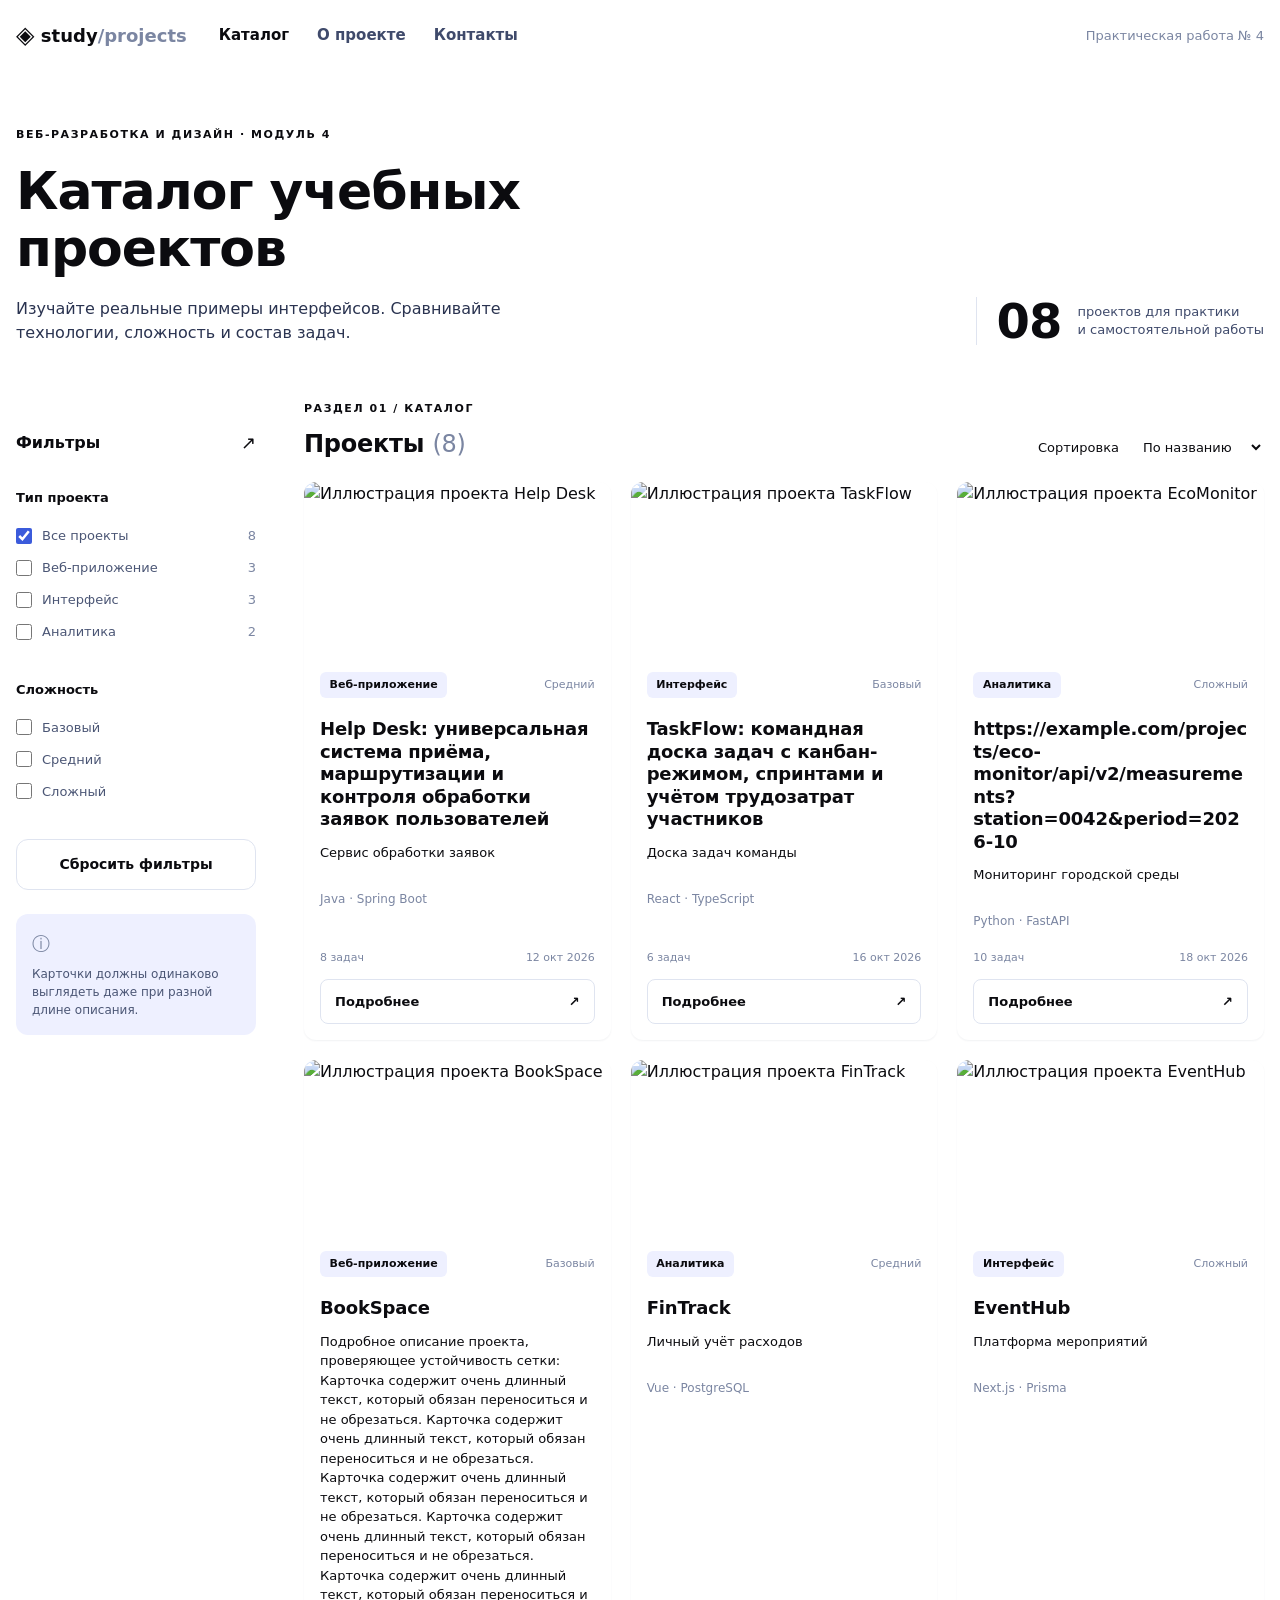
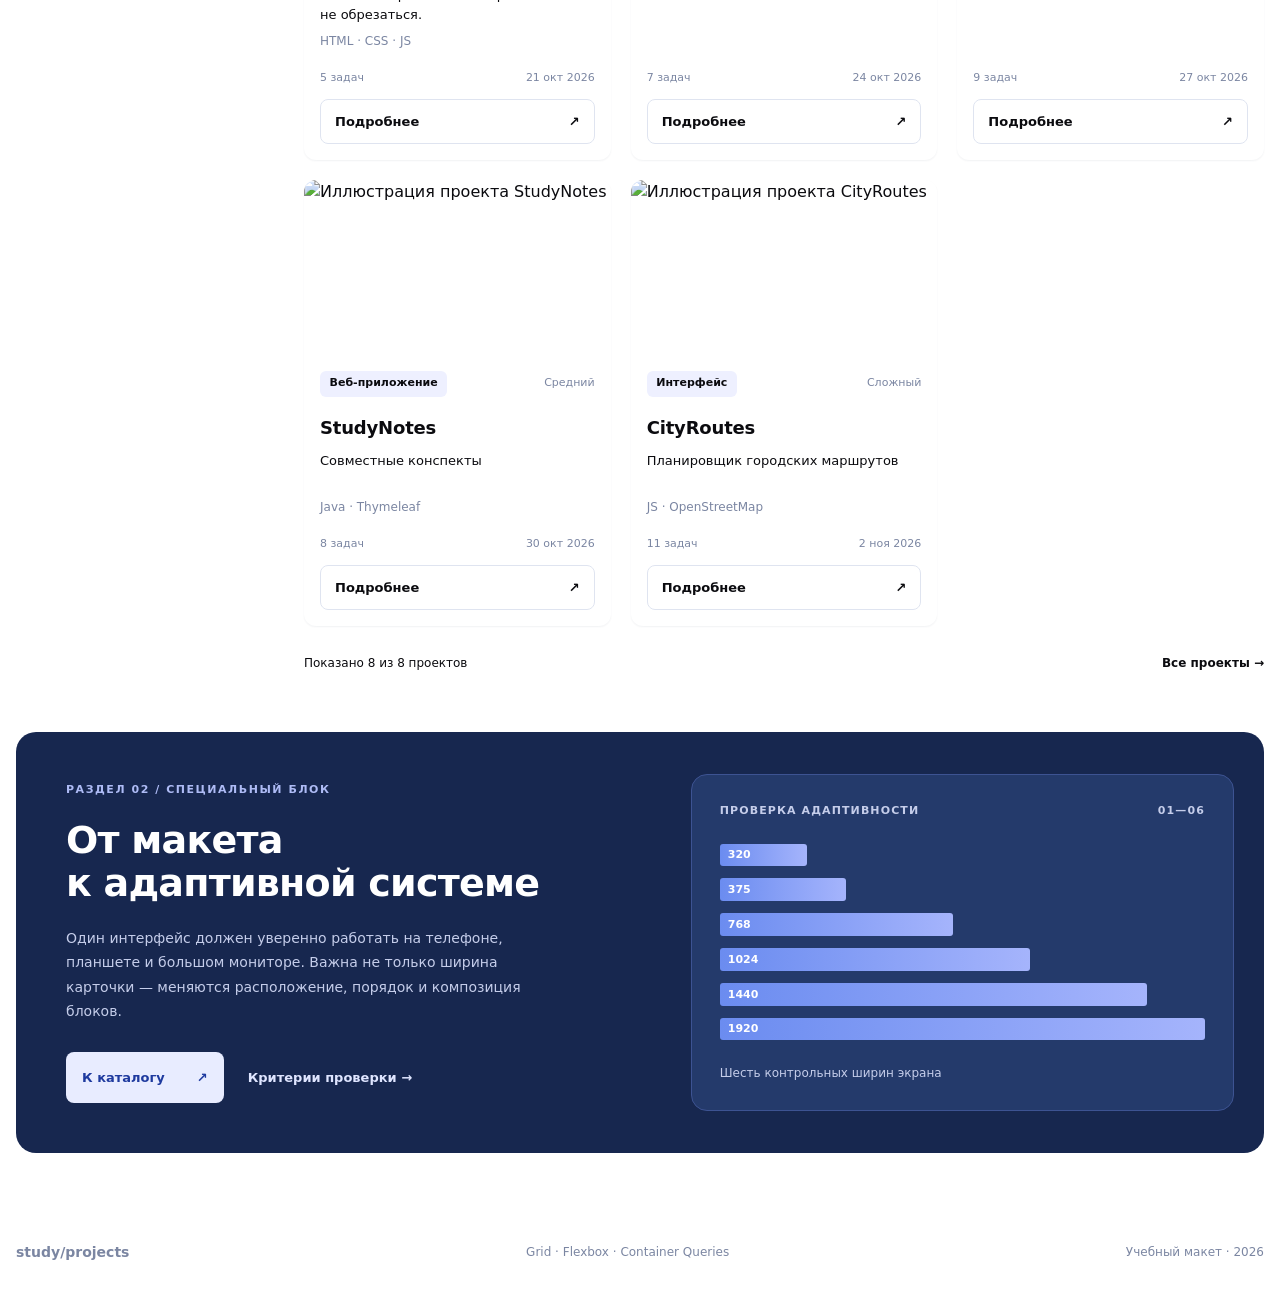
==== src/main/java/org/example/test-long.html @ 50f2a406 "Практическая работа №4" ====
<!doctype html><html lang="ru"><head><meta charset="utf-8"><meta name="viewport" content="width=device-width,initial-scale=1"><title>[ТЕСТ длинного контента] Каталог учебных проектов — Практическая работа № 4</title><link rel="stylesheet" href="styles.css"></head><body>
<header class="site-header"><div class="container header-inner"><a class="brand" href="#"><span class="brand-icon" aria-hidden="true">◈</span> study<span class="brand-light">/projects</span></a><nav aria-label="Главное меню"><a href="#projects" class="nav-active" aria-current="page">Каталог</a><a href="#project-info">О проекте</a><a href="#footer">Контакты</a></nav><span class="header-note">Практическая работа № 4</span></div></header>
<main class="container"><section class="hero"><div><span class="eyebrow">ВЕБ-РАЗРАБОТКА И ДИЗАЙН · МОДУЛЬ 4</span><h1>Каталог учебных<br class="desktop-break"> проектов</h1><p>Изучайте реальные примеры интерфейсов. Сравнивайте технологии, сложность и состав задач.</p></div><div class="hero-stat"><strong>08</strong><span>проектов для практики<br>и самостоятельной работы</span></div></section>
    <div class="content-layout"><aside class="filters" aria-labelledby="filters-title"><div class="sidebar-title"><h2 id="filters-title">Фильтры</h2><span aria-hidden="true">↗</span></div><fieldset><legend>Тип проекта</legend><label><input type="checkbox" checked> Все проекты <em>8</em></label><label><input type="checkbox"> Веб-приложение <em>3</em></label><label><input type="checkbox"> Интерфейс <em>3</em></label><label><input type="checkbox"> Аналитика <em>2</em></label></fieldset><fieldset><legend>Сложность</legend><label><input type="checkbox"> Базовый</label><label><input type="checkbox"> Средний</label><label><input type="checkbox"> Сложный</label></fieldset><button type="button" class="reset">Сбросить фильтры</button><div class="aside-tip"><span>ⓘ</span><p>Карточки должны одинаково выглядеть даже при разной длине описания.</p></div></aside>
        <section id="projects" class="projects" aria-labelledby="catalog-title"><div class="section-heading"><div><span class="eyebrow">РАЗДЕЛ 01 / КАТАЛОГ</span><h2 id="catalog-title">Проекты <span class="count">(8)</span></h2></div><div class="sort"><label for="sort">Сортировка</label><select id="sort"><option>По названию</option><option>По сложности</option></select></div></div><div class="cards-grid"><article class="project-card"><img class="project-cover" src="assets/help.svg" alt="Иллюстрация проекта Help Desk"><div class="project-body"><div class="card-top"><span class="badge">Веб-приложение</span><span class="level">Средний</span></div><h3>Help Desk: универсальная система приёма, маршрутизации и контроля обработки заявок пользователей</h3><p class="project-description">Сервис обработки заявок</p><p class="tech">Java · Spring Boot</p><div class="card-bottom"><span>8 задач</span><span>12 окт 2026</span></div><a class="card-link" href="#project-info">Подробнее <span aria-hidden="true">↗</span></a></div></article>
            <article class="project-card"><img class="project-cover" src="assets/tasks.svg" alt="Иллюстрация проекта TaskFlow"><div class="project-body"><div class="card-top"><span class="badge">Интерфейс</span><span class="level">Базовый</span></div><h3>TaskFlow: командная доска задач с канбан-режимом, спринтами и учётом трудозатрат участников</h3><p class="project-description">Доска задач команды</p><p class="tech">React · TypeScript</p><div class="card-bottom"><span>6 задач</span><span>16 окт 2026</span></div><a class="card-link" href="#project-info">Подробнее <span aria-hidden="true">↗</span></a></div></article>
            <article class="project-card"><img class="project-cover" src="assets/eco.svg" alt="Иллюстрация проекта EcoMonitor"><div class="project-body"><div class="card-top"><span class="badge">Аналитика</span><span class="level">Сложный</span></div><h3>https://example.com/projects/eco-monitor/api/v2/measurements?station=0042&amp;period=2026-10</h3><p class="project-description">Мониторинг городской среды</p><p class="tech">Python · FastAPI</p><div class="card-bottom"><span>10 задач</span><span>18 окт 2026</span></div><a class="card-link" href="#project-info">Подробнее <span aria-hidden="true">↗</span></a></div></article>
            <article class="project-card"><img class="project-cover" src="assets/books.svg" alt="Иллюстрация проекта BookSpace"><div class="project-body"><div class="card-top"><span class="badge">Веб-приложение</span><span class="level">Базовый</span></div><h3>BookSpace</h3><p class="project-description">Подробное описание проекта, проверяющее устойчивость сетки: Карточка содержит очень длинный текст, который обязан переноситься и не обрезаться. Карточка содержит очень длинный текст, который обязан переноситься и не обрезаться. Карточка содержит очень длинный текст, который обязан переноситься и не обрезаться. Карточка содержит очень длинный текст, который обязан переноситься и не обрезаться. Карточка содержит очень длинный текст, который обязан переноситься и не обрезаться. </p><p class="tech">HTML · CSS · JS</p><div class="card-bottom"><span>5 задач</span><span>21 окт 2026</span></div><a class="card-link" href="#project-info">Подробнее <span aria-hidden="true">↗</span></a></div></article>
            <article class="project-card"><img class="project-cover" src="assets/finance.svg" alt="Иллюстрация проекта FinTrack"><div class="project-body"><div class="card-top"><span class="badge">Аналитика</span><span class="level">Средний</span></div><h3>FinTrack</h3><p class="project-description">Личный учёт расходов</p><p class="tech">Vue · PostgreSQL</p><div class="card-bottom"><span>7 задач</span><span>24 окт 2026</span></div><a class="card-link" href="#project-info">Подробнее <span aria-hidden="true">↗</span></a></div></article>
            <article class="project-card"><img class="project-cover" src="assets/events.svg" alt="Иллюстрация проекта EventHub"><div class="project-body"><div class="card-top"><span class="badge">Интерфейс</span><span class="level">Сложный</span></div><h3>EventHub</h3><p class="project-description">Платформа мероприятий</p><p class="tech">Next.js · Prisma</p><div class="card-bottom"><span>9 задач</span><span>27 окт 2026</span></div><a class="card-link" href="#project-info">Подробнее <span aria-hidden="true">↗</span></a></div></article>
            <article class="project-card"><img class="project-cover" src="assets/notes.svg" alt="Иллюстрация проекта StudyNotes"><div class="project-body"><div class="card-top"><span class="badge">Веб-приложение</span><span class="level">Средний</span></div><h3>StudyNotes</h3><p class="project-description">Совместные конспекты</p><p class="tech">Java · Thymeleaf</p><div class="card-bottom"><span>8 задач</span><span>30 окт 2026</span></div><a class="card-link" href="#project-info">Подробнее <span aria-hidden="true">↗</span></a></div></article>
            <article class="project-card"><img class="project-cover" src="assets/routes.svg" alt="Иллюстрация проекта CityRoutes"><div class="project-body"><div class="card-top"><span class="badge">Интерфейс</span><span class="level">Сложный</span></div><h3>CityRoutes</h3><p class="project-description">Планировщик городских маршрутов</p><p class="tech">JS · OpenStreetMap</p><div class="card-bottom"><span>11 задач</span><span>2 ноя 2026</span></div><a class="card-link" href="#project-info">Подробнее <span aria-hidden="true">↗</span></a></div></article></div><div class="pagination"><span>Показано 8 из 8 проектов</span><button type="button">Все проекты <span aria-hidden="true">→</span></button></div></section></div>
    <section class="feature" id="project-info" aria-labelledby="feature-title"><div class="feature-inner"><div class="feature-copy"><span class="eyebrow">РАЗДЕЛ 02 / СПЕЦИАЛЬНЫЙ БЛОК</span><h2 id="feature-title">От макета<br>к адаптивной системе</h2><p>Один интерфейс должен уверенно работать на телефоне, планшете и большом мониторе. Важна не только ширина карточки — меняются расположение, порядок и композиция блоков.</p><div class="feature-actions"><a href="#projects" class="primary">К каталогу <span>↗</span></a><a href="#footer" class="secondary">Критерии проверки →</a></div></div><div class="feature-panel"><div class="mini-title"><span>ПРОВЕРКА АДАПТИВНОСТИ</span><span>01—06</span></div><div class="viewport-bars"><span style="--w:18%">320</span><span style="--w:26%">375</span><span style="--w:48%">768</span><span style="--w:64%">1024</span><span style="--w:88%">1440</span><span style="--w:100%">1920</span></div><p>Шесть контрольных ширин экрана</p></div></div></section>
</main><footer id="footer"><div class="container footer-inner"><strong>study/projects</strong><span>Grid · Flexbox · Container Queries</span><span>Учебный макет · 2026</span></div></footer></body></html>
---- src/main/java/org/example/styles.css ----
:root {
  --gap: 1.25rem;
  --space-section: clamp(2rem, 5vw, 3.5rem);
  --radius: 0.75rem;

  --ink: #0b0b0f;
  --muted: #7b86a2;
  --line: #dfe4f0;
  --accent: #3b5bdb;
  --accent-soft: #eef0ff;
  --surface: #ffffff;

  --dark: #17274f;
  --dark-panel: #243a6b;
  --dark-line: #3d5392;
  --dark-text: #c5cdea;
}

* { box-sizing: border-box; }

html { scroll-behavior: smooth; }

body {
  margin: 0;
  font-family: system-ui, -apple-system, "Segoe UI", Roboto, Arial, sans-serif;
  font-size: 1rem;
  line-height: 1.5;
  color: var(--ink);
  background: var(--surface);
}

h1, h2, h3, p { margin: 0; }
h1, h2, h3, p, a, span, label, legend, em { overflow-wrap: anywhere; } /* длинные слова и URL не ломают сетку */
img { display: block; max-width: 100%; height: auto; }
a { color: inherit; text-decoration: none; }
button, select, input { font: inherit; color: inherit; }

.container { width: min(100% - 2rem, 80rem); margin-inline: auto; }

:focus-visible {
  outline: 3px solid var(--accent);
  outline-offset: 2px;
  border-radius: 4px;
}

.eyebrow {
  display: block;
  font-size: 0.6875rem;
  font-weight: 700;
  letter-spacing: 0.14em;
  text-transform: uppercase;
}

.site-header { padding-block: 1.25rem; }

.header-inner {
  display: flex;
  flex-wrap: wrap;
  align-items: center;
  gap: 0.75rem 2rem;
}

.brand { display: inline-flex; align-items: center; font-size: 1.125rem; font-weight: 700; }
.brand-icon { margin-right: 0.4rem; font-size: 1.5rem; line-height: 1; }
.brand-light { color: var(--muted); }

.site-header nav { display: flex; flex-wrap: wrap; gap: 0.5rem 1.75rem; }
.site-header nav a { font-size: 0.9375rem; font-weight: 600; color: #3f4a6b; padding-block: 0.25rem; }
.site-header nav a.nav-active { color: var(--ink); }
.site-header nav a:hover { color: var(--accent); }

.header-note { margin-left: auto; font-size: 0.8125rem; color: var(--muted); }

.hero {
  display: flex;
  flex-wrap: wrap;
  align-items: flex-end;
  justify-content: space-between;
  gap: 1.5rem 2rem;
  padding-block: var(--space-section);
}

.hero > div:first-child { flex: 1 1 24rem; min-width: 0; }
.hero .eyebrow { margin-bottom: 1.25rem; }
.hero h1 { font-size: clamp(2rem, 5vw, 3.25rem); line-height: 1.1; letter-spacing: -0.02em; }
.hero p { margin-top: 1.25rem; max-width: 36rem; color: #2a3350; }

.hero-stat {
  display: flex;
  align-items: center;
  gap: 1rem;
  padding-left: 1.25rem;
  border-left: 1px solid var(--line);
}
.hero-stat strong { font-size: clamp(2.25rem, 4vw, 3rem); line-height: 1; letter-spacing: -0.02em; }
.hero-stat span { font-size: 0.8125rem; line-height: 1.4; color: #3f4a6b; }


.content-layout {
  display: grid;
  grid-template-columns: minmax(10rem, 15rem) minmax(0, 1fr);
  gap: clamp(1.5rem, 4vw, 3rem);
  align-items: start;
}

.filters { padding-top: 1.75rem; }

.sidebar-title { display: flex; align-items: center; justify-content: space-between; margin-bottom: 2rem; }
.sidebar-title h2 { font-size: 1rem; }
.sidebar-title span { font-size: 1.125rem; }

fieldset { border: 0; margin: 0 0 2rem; padding: 0; min-width: 0; }
legend { padding: 0; margin-bottom: 0.75rem; font-size: 0.8125rem; font-weight: 700; }

.filters label {
  display: flex;
  align-items: center;
  gap: 0.625rem;
  min-height: 2rem;
  font-size: 0.8125rem;
  color: #4b5675;
  cursor: pointer;
}
.filters label em { margin-left: auto; font-style: normal; color: var(--muted); }
.filters input[type="checkbox"] { width: 1rem; height: 1rem; margin: 0; flex: none; accent-color: var(--accent); }

.reset {
  width: 100%;
  padding: 0.875rem 1rem;
  background: var(--surface);
  border: 1px solid var(--line);
  border-radius: var(--radius);
  font-size: 0.875rem;
  font-weight: 700;
  cursor: pointer;
}
.reset:hover { background: var(--accent-soft); }

.aside-tip {
  display: flex;
  flex-direction: column;
  gap: 0.5rem;
  margin-top: 1.5rem;
  padding: 1rem;
  background: var(--accent-soft);
  border-radius: var(--radius);
  font-size: 0.75rem;
  line-height: 1.5;
  color: #4b5675;
}
.aside-tip span { font-size: 1.125rem; color: var(--muted); }

.projects { min-width: 0; }

.section-heading {
  display: flex;
  flex-wrap: wrap;
  align-items: flex-end;
  justify-content: space-between;
  gap: 0.75rem 1rem;
  margin-bottom: 1.25rem;
}
.section-heading h2 { margin-top: 0.5rem; font-size: 1.5rem; letter-spacing: -0.01em; }
.count { color: var(--muted); font-weight: 400; }

.sort { display: flex; align-items: center; gap: 0.75rem; font-size: 0.8125rem; }
.sort select { padding: 0.375rem 0.5rem; background: var(--surface); border: 0; border-radius: 6px; cursor: pointer; }

.cards-grid {
  display: grid;
  gap: var(--gap);
  grid-template-columns: repeat(auto-fit, minmax(min(100%, 250px), 1fr));
}

.project-card {
  display: flex;
  flex-direction: column;
  min-width: 0;
  background: var(--surface);
  border-radius: var(--radius);
  overflow: hidden;
  box-shadow: 0 1px 2px rgb(20 30 60 / 0.06);
}

.project-cover { width: 100%; aspect-ratio: 16 / 9; object-fit: cover; }

.project-body { display: flex; flex-direction: column; flex: 1; min-width: 0; padding: 1.125rem 1rem 1rem; }

.card-top { display: flex; flex-wrap: wrap; align-items: center; justify-content: space-between; gap: 0.5rem; }
.badge { padding: 0.3rem 0.6rem; background: var(--accent-soft); border-radius: 6px; font-size: 0.6875rem; font-weight: 700; }
.level { font-size: 0.6875rem; color: var(--muted); }

.project-body h3 { margin-top: 1.25rem; font-size: 1.125rem; line-height: 1.25; letter-spacing: -0.01em; }
.project-description { margin-top: 0.75rem; min-height: 3em; font-size: 0.8125rem; line-height: 1.5; }
.tech { margin-top: 0.5rem; font-size: 0.75rem; color: var(--muted); }

.card-bottom {
  display: flex;
  flex-wrap: wrap;
  justify-content: space-between;
  gap: 0.25rem 0.75rem;
  margin-top: auto;
  padding-top: 1.25rem;
  font-size: 0.6875rem;
  color: var(--muted);
}

.card-link {
  display: flex;
  align-items: center;
  justify-content: space-between;
  gap: 0.5rem;
  margin-top: 0.75rem;
  padding: 0.75rem 0.875rem;
  border: 1px solid var(--line);
  border-radius: 8px;
  font-size: 0.8125rem;
  font-weight: 700;
}
.card-link:hover { background: var(--accent-soft); border-color: #c9d1f5; }

.pagination {
  display: flex;
  flex-wrap: wrap;
  align-items: center;
  justify-content: space-between;
  gap: 0.75rem;
  margin-top: 1.5rem;
  font-size: 0.75rem;
}
.pagination button { padding: 0.25rem 0; background: none; border: 0; font-size: 0.75rem; font-weight: 700; cursor: pointer; }

.feature {
  margin-top: var(--space-section);
  padding: clamp(1.25rem, 3vw, 1.875rem);
  background: var(--dark);
  color: #fff;
  border-radius: 1.25rem;
  container-type: inline-size;
  container-name: feature;
}
.feature-inner { display: grid; gap: var(--gap); }

.feature-copy { display: flex; flex-direction: column; align-items: flex-start; min-width: 0; padding: clamp(0rem, 2cqi, 1.25rem); }
.feature-copy .eyebrow { color: #aebbf5; }
.feature-copy h2 { margin-top: 1.25rem; font-size: clamp(1.625rem, 6cqi, 2.375rem); line-height: 1.15; letter-spacing: -0.02em; }
.feature-copy p { margin-top: 1.25rem; max-width: 30rem; font-size: 0.875rem; line-height: 1.75; color: var(--dark-text); }

.feature-actions { display: flex; flex-wrap: wrap; align-items: center; gap: 0.75rem 1.5rem; margin-top: 1.75rem; }
.feature-actions .primary {
  display: inline-flex;
  align-items: center;
  gap: 2rem;
  padding: 1rem;
  background: #e8ecff;
  color: #1e3a9f;
  border-radius: 8px;
  font-size: 0.8125rem;
  font-weight: 700;
}
.feature-actions .primary:hover { background: #fff; }
.feature-actions .secondary { font-size: 0.8125rem; font-weight: 700; color: #dfe5ff; }
.feature-actions .secondary:hover { text-decoration: underline; }
.feature :focus-visible { outline-color: #aebbf5; }

.feature-panel {
  min-width: 0;
  padding: clamp(1rem, 3cqi, 1.75rem);
  background: var(--dark-panel);
  border: 1px solid var(--dark-line);
  border-radius: 1rem;
}

.mini-title { display: flex; flex-wrap: wrap; justify-content: space-between; gap: 0.5rem; font-size: 0.6875rem; font-weight: 700; letter-spacing: 0.1em; color: var(--dark-text); }

.viewport-bars { display: grid; gap: 0.75rem; margin-block: 1.5rem; }
.viewport-bars span {
  width: var(--w);
  min-width: 3.25rem;
  padding: 0.3rem 0.5rem;
  background: linear-gradient(90deg, #6b8cf0, #a5b4fc);
  border-radius: 3px;
  font-size: 0.6875rem;
  font-weight: 700;
  line-height: 1.2;
}
.feature-panel > p { font-size: 0.75rem; color: var(--dark-text); }


@container feature (min-width: 720px) {
  .feature-inner { grid-template-columns: minmax(0, 1.15fr) minmax(0, 1fr); align-items: center; }
}

footer { margin-top: var(--space-section); padding-block: 2rem; font-size: 0.75rem; color: var(--muted); }
.footer-inner { display: flex; flex-wrap: wrap; align-items: center; justify-content: space-between; gap: 0.75rem 1.5rem; }
.footer-inner strong { font-size: 0.875rem; }


@media (max-width: 56.25rem) {   /* 900px */
  .content-layout { grid-template-columns: minmax(0, 1fr); }

  .filters {
    display: flex;
    flex-wrap: wrap;
    align-items: flex-start;
    gap: 1rem 2.5rem;
    padding-top: 0;
  }
  .sidebar-title { flex: 1 0 100%; margin-bottom: 0; }
  .filters fieldset { flex: 0 1 12.5rem; margin: 0; }
  .reset { width: auto; margin-top: 1.5rem; }
  .aside-tip { display: none; }
}

@media (max-width: 37.5rem) {
  .header-note,
  .site-header nav a:not(.nav-active) { display: none; }
  .site-header { padding-block: 1rem; }
  .header-inner { justify-content: space-between; }
  .desktop-break { display: none; }
  .hero .eyebrow { margin-bottom: 0.75rem; }
  .hero-stat { padding-left: 0; border-left: 0; }
  .filters fieldset { flex-basis: 100%; }
  .reset { width: 100%; margin-top: 0.5rem; }
  .feature-actions .primary { gap: 1.5rem; }
}
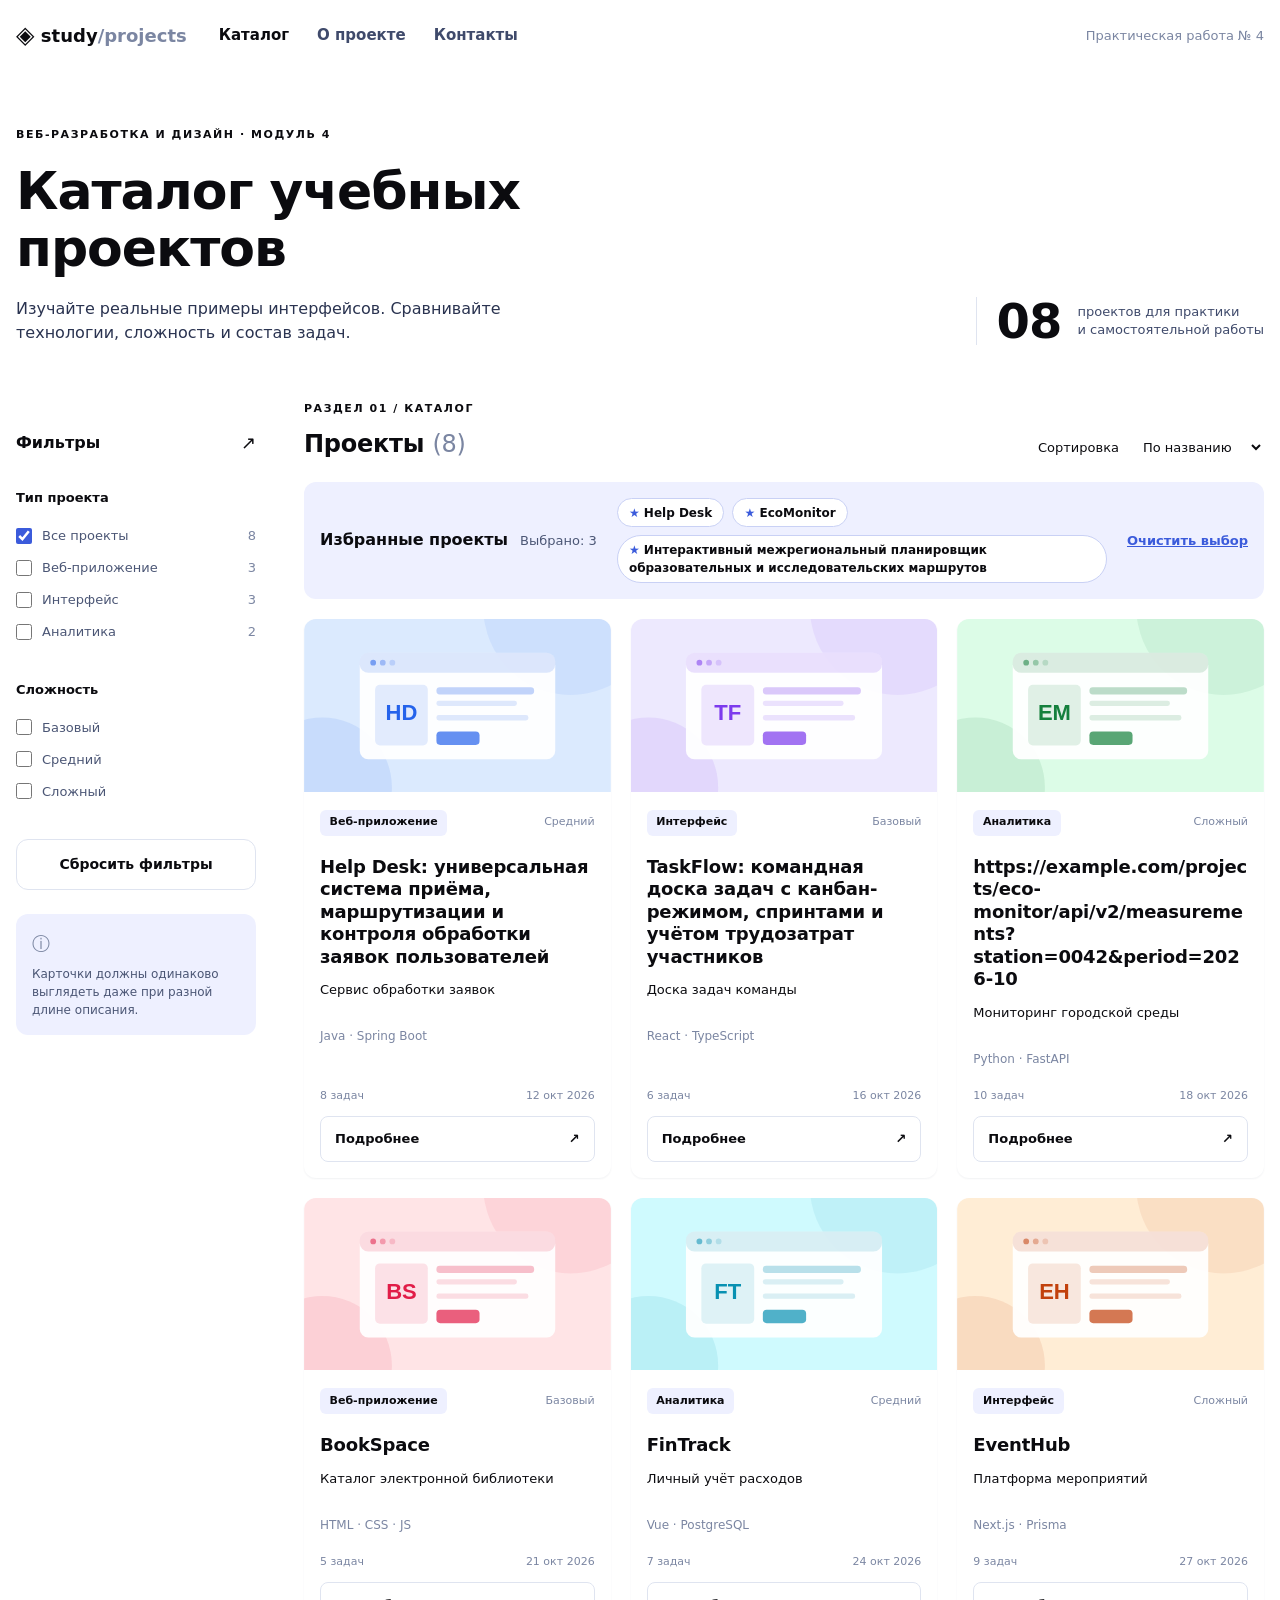
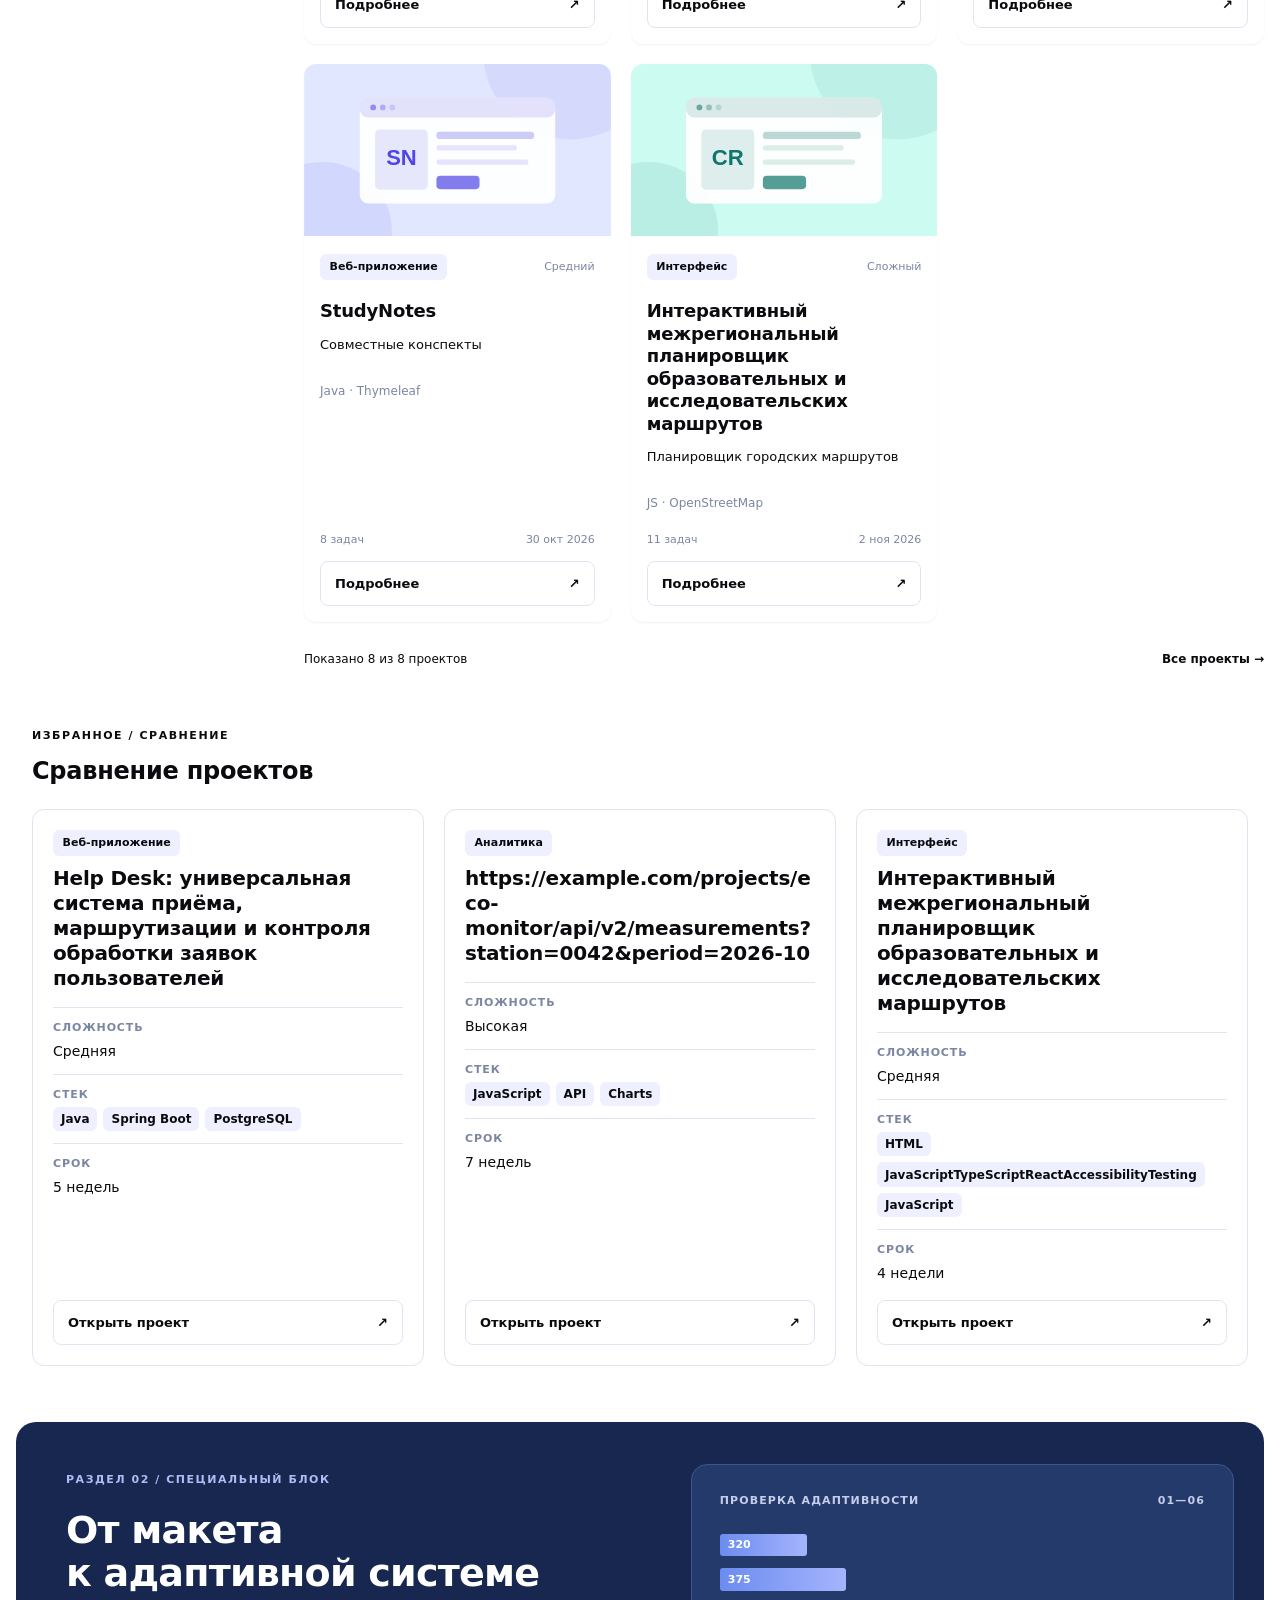
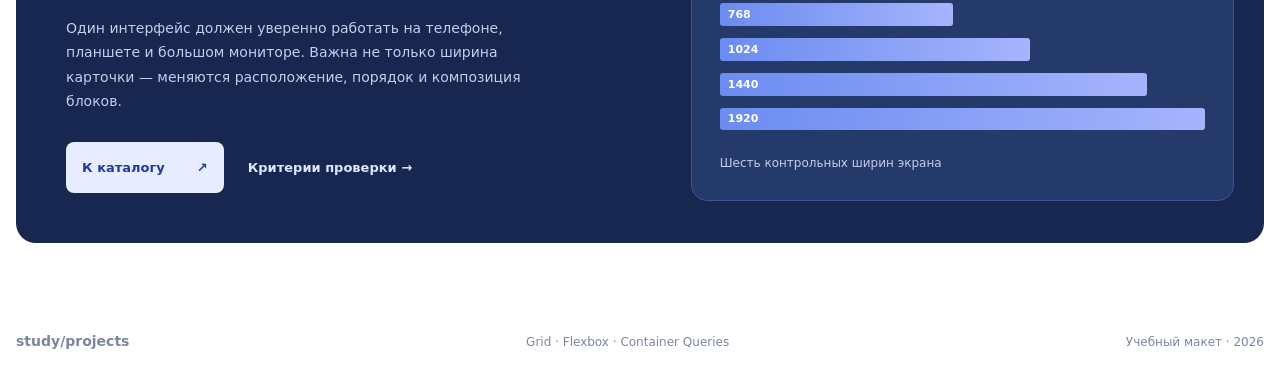
==== commit 44559c57: "Самостоятельная работа" ====
--- a/src/main/java/org/example/test-long.html
+++ b/src/main/java/org/example/test-long.html
@@ -2,13 +2,49 @@
 <header class="site-header"><div class="container header-inner"><a class="brand" href="#"><span class="brand-icon" aria-hidden="true">◈</span> study<span class="brand-light">/projects</span></a><nav aria-label="Главное меню"><a href="#projects" class="nav-active" aria-current="page">Каталог</a><a href="#project-info">О проекте</a><a href="#footer">Контакты</a></nav><span class="header-note">Практическая работа № 4</span></div></header>
 <main class="container"><section class="hero"><div><span class="eyebrow">ВЕБ-РАЗРАБОТКА И ДИЗАЙН · МОДУЛЬ 4</span><h1>Каталог учебных<br class="desktop-break"> проектов</h1><p>Изучайте реальные примеры интерфейсов. Сравнивайте технологии, сложность и состав задач.</p></div><div class="hero-stat"><strong>08</strong><span>проектов для практики<br>и самостоятельной работы</span></div></section>
     <div class="content-layout"><aside class="filters" aria-labelledby="filters-title"><div class="sidebar-title"><h2 id="filters-title">Фильтры</h2><span aria-hidden="true">↗</span></div><fieldset><legend>Тип проекта</legend><label><input type="checkbox" checked> Все проекты <em>8</em></label><label><input type="checkbox"> Веб-приложение <em>3</em></label><label><input type="checkbox"> Интерфейс <em>3</em></label><label><input type="checkbox"> Аналитика <em>2</em></label></fieldset><fieldset><legend>Сложность</legend><label><input type="checkbox"> Базовый</label><label><input type="checkbox"> Средний</label><label><input type="checkbox"> Сложный</label></fieldset><button type="button" class="reset">Сбросить фильтры</button><div class="aside-tip"><span>ⓘ</span><p>Карточки должны одинаково выглядеть даже при разной длине описания.</p></div></aside>
-        <section id="projects" class="projects" aria-labelledby="catalog-title"><div class="section-heading"><div><span class="eyebrow">РАЗДЕЛ 01 / КАТАЛОГ</span><h2 id="catalog-title">Проекты <span class="count">(8)</span></h2></div><div class="sort"><label for="sort">Сортировка</label><select id="sort"><option>По названию</option><option>По сложности</option></select></div></div><div class="cards-grid"><article class="project-card"><img class="project-cover" src="assets/help.svg" alt="Иллюстрация проекта Help Desk"><div class="project-body"><div class="card-top"><span class="badge">Веб-приложение</span><span class="level">Средний</span></div><h3>Help Desk: универсальная система приёма, маршрутизации и контроля обработки заявок пользователей</h3><p class="project-description">Сервис обработки заявок</p><p class="tech">Java · Spring Boot</p><div class="card-bottom"><span>8 задач</span><span>12 окт 2026</span></div><a class="card-link" href="#project-info">Подробнее <span aria-hidden="true">↗</span></a></div></article>
+        <section id="projects" class="projects" aria-labelledby="catalog-title"><div class="section-heading"><div><span class="eyebrow">РАЗДЕЛ 01 / КАТАЛОГ</span><h2 id="catalog-title">Проекты <span class="count">(8)</span></h2></div><div class="sort"><label for="sort">Сортировка</label><select id="sort"><option>По названию</option><option>По сложности</option></select></div></div><section class="favorites" id="favorites" aria-labelledby="favorites-title">
+            <div class="favorites-head"><h3 id="favorites-title">Избранные проекты</h3><p class="favorites-count">Выбрано: 3</p></div>
+            <ul class="favorites-chips" aria-label="Выбранные проекты"><li>Help Desk</li><li>EcoMonitor</li><li>Интерактивный межрегиональный планировщик образовательных и исследовательских маршрутов</li></ul>
+            <a class="favorites-clear" href="#favorites">Очистить выбор</a>
+        </section><div class="cards-grid"><article class="project-card"><img class="project-cover" src="assets/help.svg" alt="Иллюстрация проекта Help Desk"><div class="project-body"><div class="card-top"><span class="badge">Веб-приложение</span><span class="level">Средний</span></div><h3>Help Desk: универсальная система приёма, маршрутизации и контроля обработки заявок пользователей</h3><p class="project-description">Сервис обработки заявок</p><p class="tech">Java · Spring Boot</p><div class="card-bottom"><span>8 задач</span><span>12 окт 2026</span></div><a class="card-link" href="#project-info">Подробнее <span aria-hidden="true">↗</span></a></div></article>
             <article class="project-card"><img class="project-cover" src="assets/tasks.svg" alt="Иллюстрация проекта TaskFlow"><div class="project-body"><div class="card-top"><span class="badge">Интерфейс</span><span class="level">Базовый</span></div><h3>TaskFlow: командная доска задач с канбан-режимом, спринтами и учётом трудозатрат участников</h3><p class="project-description">Доска задач команды</p><p class="tech">React · TypeScript</p><div class="card-bottom"><span>6 задач</span><span>16 окт 2026</span></div><a class="card-link" href="#project-info">Подробнее <span aria-hidden="true">↗</span></a></div></article>
             <article class="project-card"><img class="project-cover" src="assets/eco.svg" alt="Иллюстрация проекта EcoMonitor"><div class="project-body"><div class="card-top"><span class="badge">Аналитика</span><span class="level">Сложный</span></div><h3>https://example.com/projects/eco-monitor/api/v2/measurements?station=0042&amp;period=2026-10</h3><p class="project-description">Мониторинг городской среды</p><p class="tech">Python · FastAPI</p><div class="card-bottom"><span>10 задач</span><span>18 окт 2026</span></div><a class="card-link" href="#project-info">Подробнее <span aria-hidden="true">↗</span></a></div></article>
-            <article class="project-card"><img class="project-cover" src="assets/books.svg" alt="Иллюстрация проекта BookSpace"><div class="project-body"><div class="card-top"><span class="badge">Веб-приложение</span><span class="level">Базовый</span></div><h3>BookSpace</h3><p class="project-description">Подробное описание проекта, проверяющее устойчивость сетки: Карточка содержит очень длинный текст, который обязан переноситься и не обрезаться. Карточка содержит очень длинный текст, который обязан переноситься и не обрезаться. Карточка содержит очень длинный текст, который обязан переноситься и не обрезаться. Карточка содержит очень длинный текст, который обязан переноситься и не обрезаться. Карточка содержит очень длинный текст, который обязан переноситься и не обрезаться. </p><p class="tech">HTML · CSS · JS</p><div class="card-bottom"><span>5 задач</span><span>21 окт 2026</span></div><a class="card-link" href="#project-info">Подробнее <span aria-hidden="true">↗</span></a></div></article>
+            <article class="project-card"><img class="project-cover" src="assets/books.svg" alt="Иллюстрация проекта BookSpace"><div class="project-body"><div class="card-top"><span class="badge">Веб-приложение</span><span class="level">Базовый</span></div><h3>BookSpace</h3><p class="project-description">Каталог электронной библиотеки</p><p class="tech">HTML · CSS · JS</p><div class="card-bottom"><span>5 задач</span><span>21 окт 2026</span></div><a class="card-link" href="#project-info">Подробнее <span aria-hidden="true">↗</span></a></div></article>
             <article class="project-card"><img class="project-cover" src="assets/finance.svg" alt="Иллюстрация проекта FinTrack"><div class="project-body"><div class="card-top"><span class="badge">Аналитика</span><span class="level">Средний</span></div><h3>FinTrack</h3><p class="project-description">Личный учёт расходов</p><p class="tech">Vue · PostgreSQL</p><div class="card-bottom"><span>7 задач</span><span>24 окт 2026</span></div><a class="card-link" href="#project-info">Подробнее <span aria-hidden="true">↗</span></a></div></article>
             <article class="project-card"><img class="project-cover" src="assets/events.svg" alt="Иллюстрация проекта EventHub"><div class="project-body"><div class="card-top"><span class="badge">Интерфейс</span><span class="level">Сложный</span></div><h3>EventHub</h3><p class="project-description">Платформа мероприятий</p><p class="tech">Next.js · Prisma</p><div class="card-bottom"><span>9 задач</span><span>27 окт 2026</span></div><a class="card-link" href="#project-info">Подробнее <span aria-hidden="true">↗</span></a></div></article>
             <article class="project-card"><img class="project-cover" src="assets/notes.svg" alt="Иллюстрация проекта StudyNotes"><div class="project-body"><div class="card-top"><span class="badge">Веб-приложение</span><span class="level">Средний</span></div><h3>StudyNotes</h3><p class="project-description">Совместные конспекты</p><p class="tech">Java · Thymeleaf</p><div class="card-bottom"><span>8 задач</span><span>30 окт 2026</span></div><a class="card-link" href="#project-info">Подробнее <span aria-hidden="true">↗</span></a></div></article>
-            <article class="project-card"><img class="project-cover" src="assets/routes.svg" alt="Иллюстрация проекта CityRoutes"><div class="project-body"><div class="card-top"><span class="badge">Интерфейс</span><span class="level">Сложный</span></div><h3>CityRoutes</h3><p class="project-description">Планировщик городских маршрутов</p><p class="tech">JS · OpenStreetMap</p><div class="card-bottom"><span>11 задач</span><span>2 ноя 2026</span></div><a class="card-link" href="#project-info">Подробнее <span aria-hidden="true">↗</span></a></div></article></div><div class="pagination"><span>Показано 8 из 8 проектов</span><button type="button">Все проекты <span aria-hidden="true">→</span></button></div></section></div>
+            <article class="project-card"><img class="project-cover" src="assets/routes.svg" alt="Иллюстрация проекта CityRoutes"><div class="project-body"><div class="card-top"><span class="badge">Интерфейс</span><span class="level">Сложный</span></div><h3>Интерактивный межрегиональный планировщик образовательных и исследовательских маршрутов</h3><p class="project-description">Планировщик городских маршрутов</p><p class="tech">JS · OpenStreetMap</p><div class="card-bottom"><span>11 задач</span><span>2 ноя 2026</span></div><a class="card-link" href="#project-info">Подробнее <span aria-hidden="true">↗</span></a></div></article></div><div class="pagination"><span>Показано 8 из 8 проектов</span><button type="button">Все проекты <span aria-hidden="true">→</span></button></div></section></div>
+    <section class="container compare" id="compare" aria-labelledby="compare-title">
+        <div class="section-heading"><div><span class="eyebrow">ИЗБРАННОЕ / СРАВНЕНИЕ</span><h2 id="compare-title">Сравнение проектов</h2></div></div>
+        <div class="compare-grid">
+            <article class="compare-card">
+                <div class="compare-head"><h3>Help Desk: универсальная система приёма, маршрутизации и контроля обработки заявок пользователей</h3><span class="badge">Веб-приложение</span></div>
+                <dl class="compare-list">
+                    <div class="compare-row"><dt>Сложность</dt><dd>Средняя</dd></div>
+                    <div class="compare-row"><dt>Стек</dt><dd><ul class="stack"><li>Java</li><li>Spring Boot</li><li>PostgreSQL</li></ul></dd></div>
+                    <div class="compare-row"><dt>Срок</dt><dd>5 недель</dd></div>
+                </dl>
+                <a class="card-link" href="#projects">Открыть проект <span aria-hidden="true">↗</span></a>
+            </article>
+            <article class="compare-card">
+                <div class="compare-head"><h3>https://example.com/projects/eco-monitor/api/v2/measurements?station=0042&amp;period=2026-10</h3><span class="badge">Аналитика</span></div>
+                <dl class="compare-list">
+                    <div class="compare-row"><dt>Сложность</dt><dd>Высокая</dd></div>
+                    <div class="compare-row"><dt>Стек</dt><dd><ul class="stack"><li>JavaScript</li><li>API</li><li>Charts</li></ul></dd></div>
+                    <div class="compare-row"><dt>Срок</dt><dd>7 недель</dd></div>
+                </dl>
+                <a class="card-link" href="#projects">Открыть проект <span aria-hidden="true">↗</span></a>
+            </article>
+            <article class="compare-card">
+                <div class="compare-head"><h3>Интерактивный межрегиональный планировщик образовательных и исследовательских маршрутов</h3><span class="badge">Интерфейс</span></div>
+                <dl class="compare-list">
+                    <div class="compare-row"><dt>Сложность</dt><dd>Средняя</dd></div>
+                    <div class="compare-row"><dt>Стек</dt><dd><ul class="stack"><li>HTML</li><li>JavaScriptTypeScriptReactAccessibilityTesting</li><li>JavaScript</li></ul></dd></div>
+                    <div class="compare-row"><dt>Срок</dt><dd>4 недели</dd></div>
+                </dl>
+                <a class="card-link" href="#projects">Открыть проект <span aria-hidden="true">↗</span></a>
+            </article>
+        </div>
+    </section>
     <section class="feature" id="project-info" aria-labelledby="feature-title"><div class="feature-inner"><div class="feature-copy"><span class="eyebrow">РАЗДЕЛ 02 / СПЕЦИАЛЬНЫЙ БЛОК</span><h2 id="feature-title">От макета<br>к адаптивной системе</h2><p>Один интерфейс должен уверенно работать на телефоне, планшете и большом мониторе. Важна не только ширина карточки — меняются расположение, порядок и композиция блоков.</p><div class="feature-actions"><a href="#projects" class="primary">К каталогу <span>↗</span></a><a href="#footer" class="secondary">Критерии проверки →</a></div></div><div class="feature-panel"><div class="mini-title"><span>ПРОВЕРКА АДАПТИВНОСТИ</span><span>01—06</span></div><div class="viewport-bars"><span style="--w:18%">320</span><span style="--w:26%">375</span><span style="--w:48%">768</span><span style="--w:64%">1024</span><span style="--w:88%">1440</span><span style="--w:100%">1920</span></div><p>Шесть контрольных ширин экрана</p></div></div></section>
 </main><footer id="footer"><div class="container footer-inner"><strong>study/projects</strong><span>Grid · Flexbox · Container Queries</span><span>Учебный макет · 2026</span></div></footer></body></html>
--- a/src/main/java/org/example/styles.css
+++ b/src/main/java/org/example/styles.css
@@ -30,7 +30,7 @@
 }
 
 h1, h2, h3, p { margin: 0; }
-h1, h2, h3, p, a, span, label, legend, em { overflow-wrap: anywhere; } /* длинные слова и URL не ломают сетку */
+h1, h2, h3, p, a, span, label, legend, em, li, dt, dd { overflow-wrap: anywhere; } /* длинные слова и URL не ломают сетку */
 img { display: block; max-width: 100%; height: auto; }
 a { color: inherit; text-decoration: none; }
 button, select, input { font: inherit; color: inherit; }
@@ -94,7 +94,6 @@
 }
 .hero-stat strong { font-size: clamp(2.25rem, 4vw, 3rem); line-height: 1; letter-spacing: -0.02em; }
 .hero-stat span { font-size: 0.8125rem; line-height: 1.4; color: #3f4a6b; }
-
 
 .content-layout {
   display: grid;
@@ -229,6 +228,7 @@
   font-size: 0.75rem;
 }
 .pagination button { padding: 0.25rem 0; background: none; border: 0; font-size: 0.75rem; font-weight: 700; cursor: pointer; }
+
 
 .feature {
   margin-top: var(--space-section);
@@ -285,7 +285,6 @@
   line-height: 1.2;
 }
 .feature-panel > p { font-size: 0.75rem; color: var(--dark-text); }
-
 
 @container feature (min-width: 720px) {
   .feature-inner { grid-template-columns: minmax(0, 1.15fr) minmax(0, 1fr); align-items: center; }
@@ -324,3 +323,68 @@
   .reset { width: 100%; margin-top: 0.5rem; }
   .feature-actions .primary { gap: 1.5rem; }
 }
+
+
+.favorites {
+  display: flex;
+  flex-wrap: wrap;
+  align-items: center;
+  gap: 0.75rem 1.25rem;
+  margin-bottom: var(--gap);
+  padding: 1rem;
+  background: var(--accent-soft);
+  border-radius: var(--radius);
+}
+.favorites-head { display: flex; flex-wrap: wrap; align-items: baseline; gap: 0.25rem 0.75rem; min-width: 0; }
+.favorites h3 { font-size: 1rem; }
+.favorites-count { font-size: 0.8125rem; color: #4b5675; }
+.favorites-chips { display: flex; flex: 1 1 14rem; flex-wrap: wrap; gap: 0.5rem; min-width: 0; margin: 0; padding: 0; list-style: none; }
+.favorites-chips li {
+  max-width: 100%;
+  padding: 0.3rem 0.7rem;
+  background: var(--surface);
+  border: 1px solid #c9d1f5;
+  border-radius: 999px;
+  font-size: 0.75rem;
+  font-weight: 600;
+}
+.favorites-chips li::before { content: "★ "; color: var(--accent); }
+.favorites-clear { margin-left: auto; font-size: 0.8125rem; font-weight: 700; color: var(--accent); text-decoration: underline; }
+
+.compare { margin-top: var(--space-section); }
+.compare-grid { display: grid; grid-template-columns: minmax(0, 1fr); gap: var(--gap); }
+
+.compare-card {
+  display: flex;
+  flex-direction: column;
+  gap: 1rem;
+  min-width: 0;
+  padding: 1.25rem;
+  background: var(--surface);
+  border: 1px solid var(--line);
+  border-radius: var(--radius);
+  container-type: inline-size;
+  container-name: compare;
+}
+
+.compare-head { display: flex; flex-direction: column-reverse; align-items: flex-start; gap: 0.625rem; min-width: 0; }
+.compare-head h3 { min-width: 0; font-size: 1.25rem; line-height: 1.25; letter-spacing: -0.01em; }
+
+.compare-list { display: flex; flex-direction: column; gap: 0.75rem; margin: 0; }
+.compare-row { display: flex; flex-direction: column; gap: 0.25rem; padding-top: 0.75rem; border-top: 1px solid var(--line); }
+.compare-row dt { font-size: 0.6875rem; font-weight: 700; letter-spacing: 0.08em; text-transform: uppercase; color: var(--muted); }
+.compare-row dd { min-width: 0; margin: 0; font-size: 0.875rem; }
+
+.stack { display: flex; flex-wrap: wrap; gap: 0.375rem; min-width: 0; margin: 0; padding: 0; list-style: none; }
+.stack li { max-width: 100%; padding: 0.2rem 0.5rem; background: var(--accent-soft); border-radius: 6px; font-size: 0.75rem; font-weight: 600; }
+
+.compare-card .card-link { margin-top: auto; }
+
+@container compare (min-width: 22rem) {
+  .compare-row { flex-direction: row; align-items: baseline; gap: 1rem; }
+  .compare-row dt { flex: 0 0 6.5rem; }
+  .compare-row dd { flex: 1 1 0; }
+}
+
+@media (min-width: 48rem)  { .compare-grid { grid-template-columns: repeat(2, minmax(0, 1fr)); } }
+@media (min-width: 75rem)  { .compare-grid { grid-template-columns: repeat(3, minmax(0, 1fr)); } }
